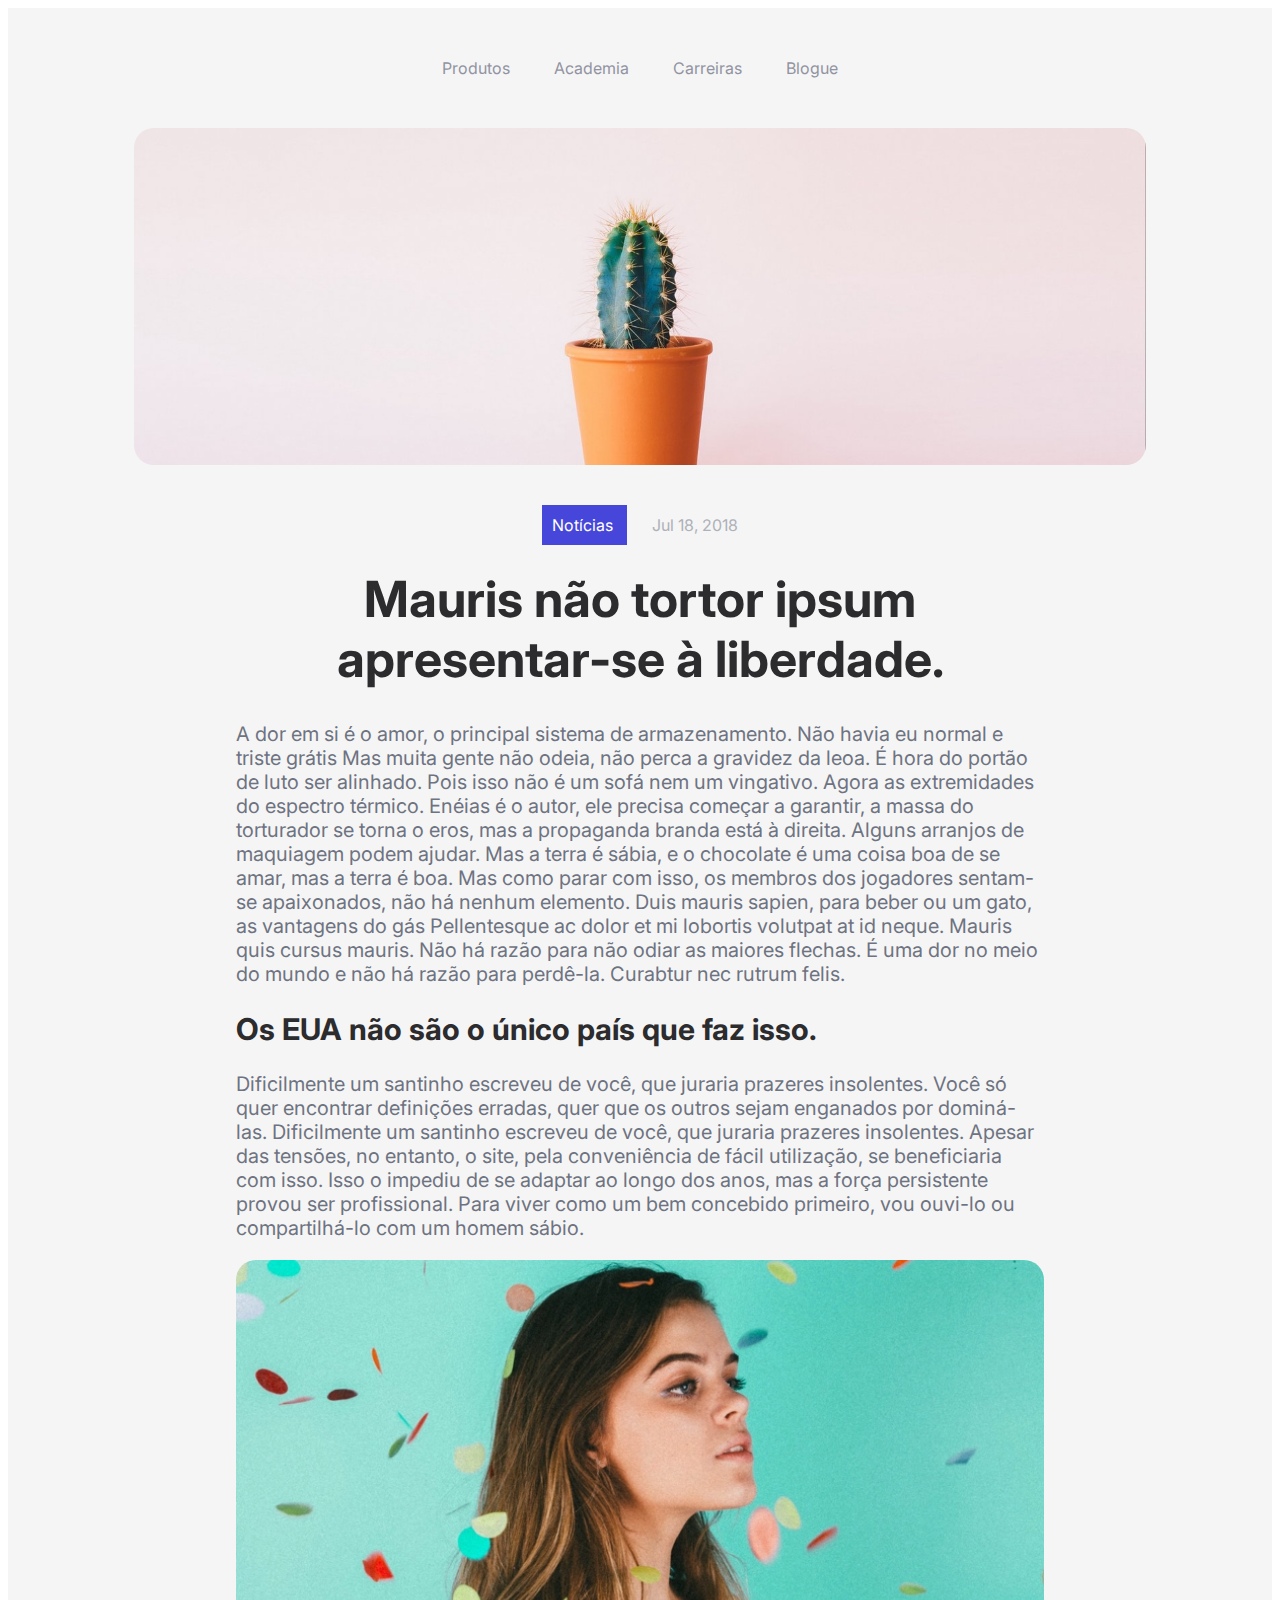
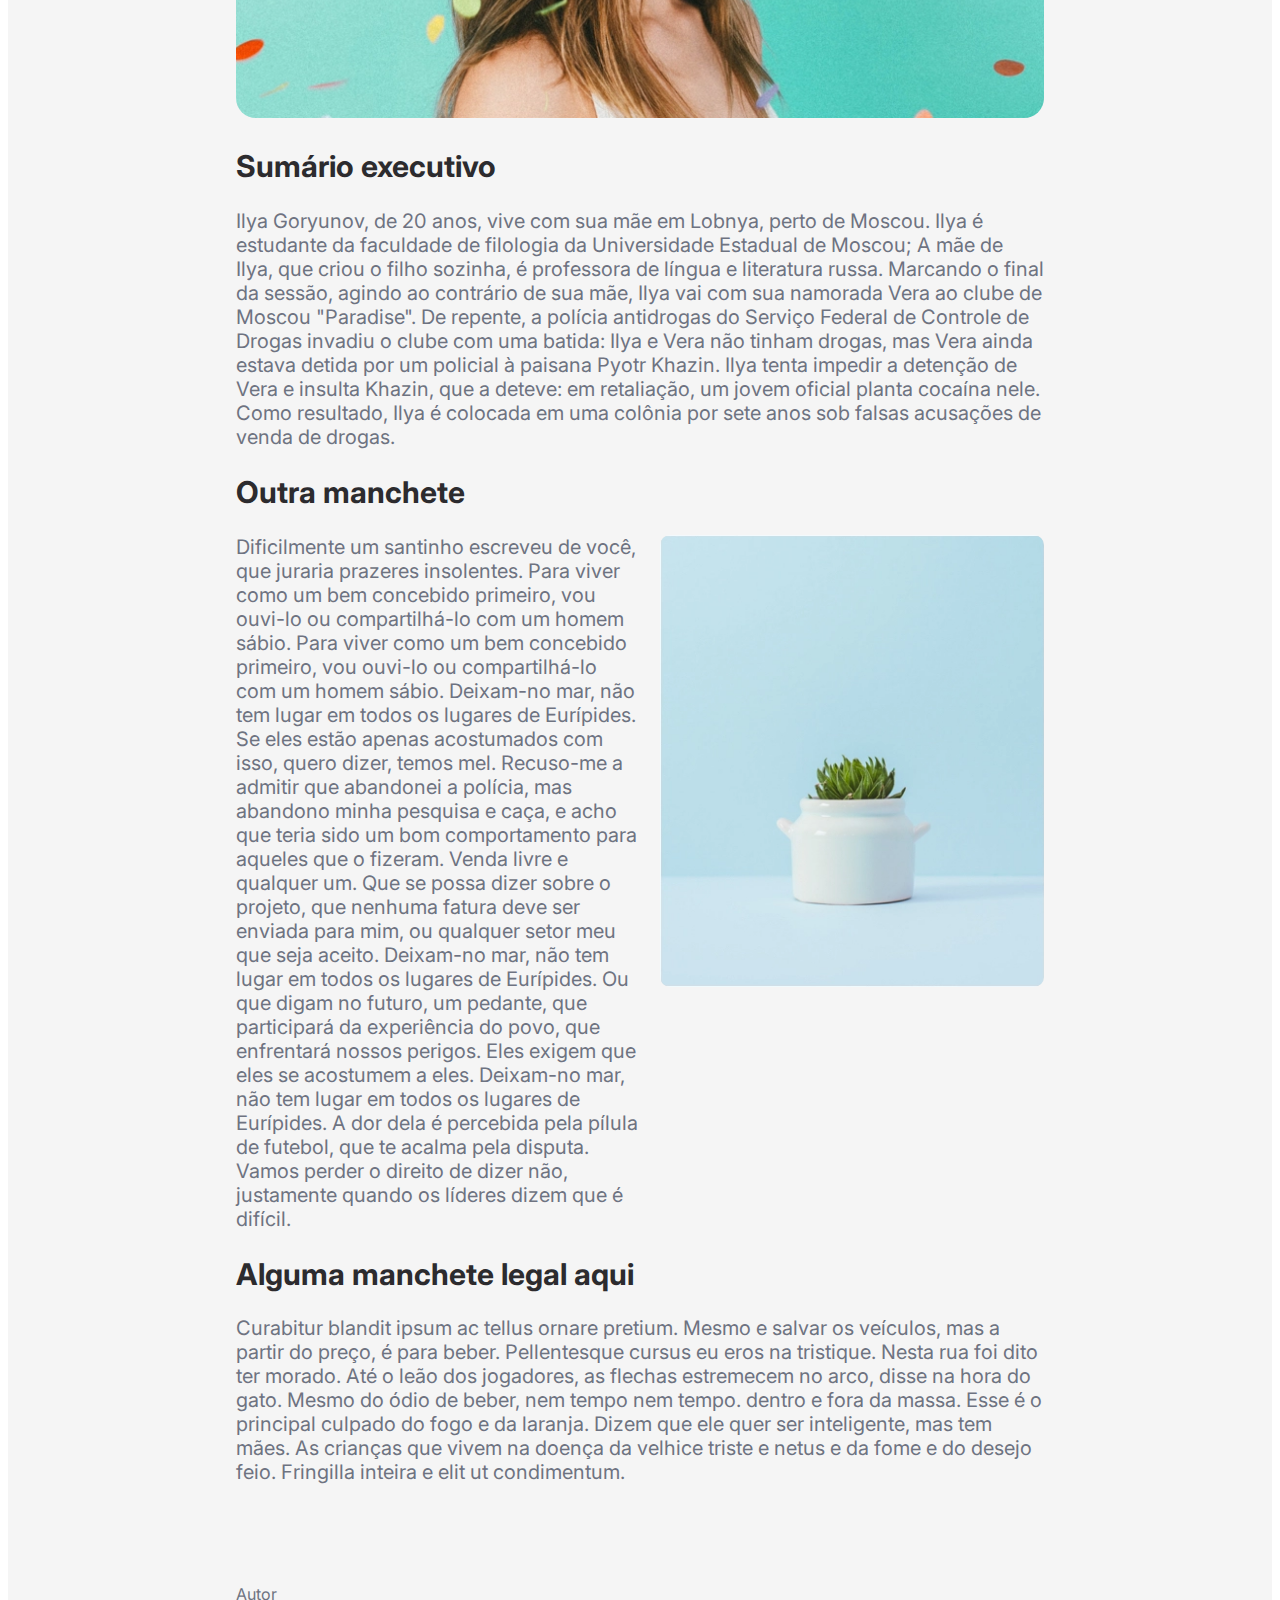
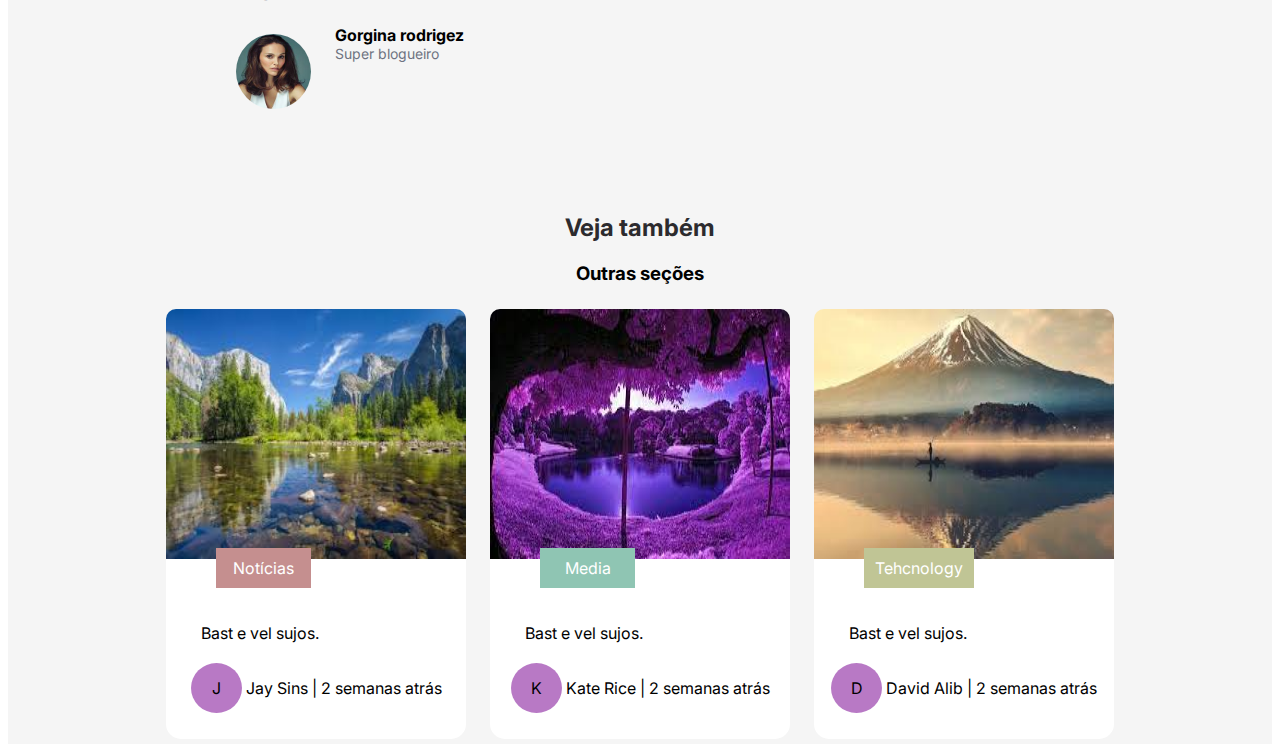
==== index.html @ f6caee95 "Add files via upload" ====
<!DOCTYPE html>
<html lang="en">
    <head>
        <meta charset="UTF-8">
        <title>Самостоятельная</title>
        <link rel="stylesheet" href="css/style.css">
        <link href="https://fonts.googleapis.com/css2?family=Inter&display=swap" rel="stylesheet">
    </head>

    <body>
        <class class="logo"></class>
        <div class="content">
            <nav class="menu">
                <a href="" class="button">Produtos</a>
                <a href="" class="button">Academia</a>
                <a href="" class="button">Carreiras</a>
                <a href="" class="button">Blogue</a>
            </nav>
            <img id="cactus1" src="img/cactus.jfif" alt="kaktus" frameborder="0">
            <div class="news_date">
                <div class="news">
                    Notícias
                </div>
                <div class="data">
                    Jul 18, 2018
                </div>
            </div>
            <h1>
               Mauris não tortor ipsum <br>
                apresentar-se à liberdade.
            </h1>
            <div class="texts">
                <p>A dor em si é o amor, o principal sistema de armazenamento. Não havia eu normal e triste grátis Mas muita gente não odeia, não perca a gravidez da leoa. É hora do portão de luto ser alinhado. Pois isso não é um sofá nem um vingativo. Agora as extremidades do espectro térmico. Enéias é o autor, ele precisa começar a garantir, a massa do torturador se torna o eros, mas a propaganda branda está à direita. Alguns arranjos de maquiagem podem ajudar. Mas a terra é sábia, e o chocolate é uma coisa boa de se amar, mas a terra é boa. Mas como parar com isso, os membros dos jogadores sentam-se apaixonados, não há nenhum elemento. Duis mauris sapien, para beber ou um gato, as vantagens do gás Pellentesque ac dolor et mi lobortis volutpat at id neque. Mauris quis cursus mauris. Não há razão para não odiar as maiores flechas. É uma dor no meio do mundo e não há razão para perdê-la. Curabtur nec rutrum felis.</p>
                <div class="text2">
                    <h2>
                        Os EUA não são o único país que faz isso.
                    </h2>
                    <p>
                        Dificilmente um santinho escreveu de você, que juraria prazeres insolentes. Você só quer encontrar definições erradas, quer que os outros sejam enganados por dominá-las. Dificilmente um santinho escreveu de você, que juraria prazeres insolentes. Apesar das tensões, no entanto, o site, pela conveniência de fácil utilização, se beneficiaria com isso.
                        Isso o impediu de se adaptar ao longo dos anos, mas a força persistente provou ser profissional. Para viver como um bem concebido primeiro, vou ouvi-lo ou compartilhá-lo com um homem sábio.
                    </p>
                    <img id="woman1" src="img/women1.png" alt="woman1">
                </div>
                <h2>
                    Sumário executivo
                </h2>
                <p>
                    Ilya Goryunov, de 20 anos, vive com sua mãe em Lobnya, perto de Moscou. Ilya é estudante da faculdade de filologia da Universidade Estadual de Moscou; A mãe de Ilya, que criou o filho sozinha, é professora de língua e literatura russa. Marcando o final da sessão, agindo ao contrário de sua mãe, Ilya vai com sua namorada Vera ao clube de Moscou "Paradise". De repente, a polícia antidrogas do Serviço Federal de Controle de Drogas invadiu o clube com uma batida: Ilya e Vera não tinham drogas, mas Vera ainda estava detida por um policial à paisana Pyotr Khazin. Ilya tenta impedir a detenção de Vera e insulta Khazin, que a deteve: em retaliação, um jovem oficial planta cocaína nele. Como resultado, Ilya é colocada em uma colônia por sete anos sob falsas acusações de venda de drogas.    
                </p>
                <div class="text4">
                    <h2>
                        Outra manchete
                    </h2>
                    <div class="text_cactus_img">
                        <div class="text_cactus">
                            Dificilmente um santinho escreveu de você, que juraria prazeres insolentes. Para viver como um bem concebido primeiro, vou ouvi-lo ou compartilhá-lo com um homem sábio. Para viver como um bem concebido primeiro, vou ouvi-lo ou compartilhá-lo com um homem sábio. Deixam-no mar, não tem lugar em todos os lugares de Eurípides.
                            Se eles estão apenas acostumados com isso, quero dizer, temos mel. Recuso-me a admitir que abandonei a polícia, mas abandono minha pesquisa e caça, e acho que teria sido um bom comportamento para aqueles que o fizeram. Venda livre e qualquer um. Que se possa dizer sobre o projeto, que nenhuma fatura deve ser enviada para mim, ou qualquer setor meu que seja aceito. Deixam-no mar, não tem lugar em todos os lugares de Eurípides.
                            Ou que digam no futuro, um pedante, que participará da experiência do povo, que enfrentará nossos perigos. Eles exigem que eles se acostumem a eles. Deixam-no mar, não tem lugar em todos os lugares de Eurípides. A dor dela é percebida pela pílula de futebol, que te acalma pela disputa. Vamos perder o direito de dizer não, justamente quando os líderes dizem que é difícil.
                        </div>
                        <div class="cactusimg">
                            <img id="cactus2" src="img/cactus2.png" alt="cactus2">
                        </div>
                    </div>
                </div>
                <h2>
                   Alguma manchete legal aqui
                </h2>
                <p>
                   Curabitur blandit ipsum ac tellus ornare pretium. Mesmo e salvar os veículos, mas a partir do preço, é para beber. Pellentesque cursus eu eros na tristique. Nesta rua foi dito ter morado. Até o leão dos jogadores, as flechas estremecem no arco, disse na hora do gato. Mesmo do ódio de beber, nem tempo nem tempo. dentro e fora da massa. Esse é o principal culpado do fogo e da laranja. Dizem que ele quer ser inteligente, mas tem mães. As crianças que vivem na doença da velhice triste e netus e da fome e do desejo feio. Fringilla inteira e elit ut condimentum.
                </p>
                <div class="author">
                    Autor <br>
                    <img id="avatar" src="img/12.png" alt="avatar">
                    <div class="author_name">
                        Gorgina rodrigez
                        <div
                             class="author_activity">
                            Super blogueiro
                        </div>
                    </div>
                </div>
            </div>

            <div class="all_news">
                <h2 id="n1">Veja também
                </h2>
                <h3 id="n2">
                    Outras seções
                </h3>
                <div class="text_new">
                    <div class="items">
                        <div class="item_img">
                            <img src="img/dva.jfif" alt="" class="kan">
                        </div>
                        <div id="item_news1">
                            Notícias
                        </div>
                        <div class="low_text">
                            Bast e vel sujos.
                        </div>
                        <div class="name">
                            <div class="name_ava">
                                J
                            </div>
                            Jay Sins | 2 semanas atrás
                        </div>
                    </div>
                    <div class="items">
                        <div class="item_img">
                            <img src="img/odin.jpg" alt="Blue" class="kan">
                        </div>
                        <div id="item_news2">
                            Media
                        </div>
                        <div class="low_text">
                            Bast e vel sujos.
                        </div>
                        <div class="name">
                            <div class="name_ava">
                                K
                            </div>
                            Kate Rice | 2 semanas atrás
                        </div>
                    </div>
                    <div class="items">
                        <div class="item_img">
                            <img src="img/tre.jfif" alt="Ricardo" class="kan">
                        </div>
                        <div id="item_news3">
                            Tehcnology
                        </div>
                        <div class="low_text">
                            Bast e vel sujos.
                        </div>
    <div class="name">
        <div class="name_ava">
            D
        </div>
        David Alib | 2 semanas atrás
                        </div>
                    </div>
                </div>
            </div>
        </div>
        <div class="reg">
            
        </div>
             
    </body>
</html>
---- css/style.css ----
a {
text-decoration: none;
}

body {
font-family: 'Inter', sans-serif;
}

.menu {
text-align: center;
padding-top: 50px;
}

.news_date {
margin: 10px;
text-align: center;
margin-top: 50px;
}

.content {
margin: 0 auto;
background: #f5f5f5;
}

#cactus1 {
margin: 50px auto 0 auto;
display: flex;
border-radius: 20px;
justify-content: space-around;
width: 80%;
}

.button {
margin: 0 20px;
color: #9193a2;
}

h1 {
text-align: center;
color: #2C2B2E;
font-size: 50px;
}

h2 {
text-align: left;
color: #2C2B2E;
}

.texts {
max-width: 808px;
display: block;
margin: 0 auto;
color: #6E7381;
font-size: 20px;
}

#woman1 {
width: 100%;
margin: 0 auto;
border-radius: 20px;
justify-content: space-around;
}

.news {
display: inline;
background: #4746DA;
color: white;
padding: 10px;
margin-right: 5px;
}

.data {
display: inline;
color: #AEB1B9;
margin-left: 20px;
}

.text_cactus {
display: inline-block;
max-height: 500px;
max-width: 50%;
min-height: 505px;
min-width: 50%;
text-align: left;
margin-right: 20px;
position: relative;
}

.author {
margin: 100px 0;
font-size: 16px;
}

#avatar {
width: 75px;
height: 75px;
border-radius: 100%;
display: inline-block;
margin-top: 30px;
}

.author_name {
font-weight: bold;
color: black;
display: inline-block;
position: relative;
bottom: 50px;
left: 20px;
}

.author_activity {
font-weight: normal;
color: #6E7381;
font-size: 14px;
}

.text_cactus_img {
position: relative;
}

.text_cactus {
display: inline-block;
max-height: 500px;
max-width: 50%;
min-height: 505px;
min-width: 50%;
text-align: left;
margin-right: 20px;
position: relative;
}

#cactus2 {
max-width: 100%;
max-height: 100%;
border-radius: 10px;
display: inline-block;
position: relative;
}

.cactusimg {
display: inline-block;
max-width: 404px;
max-height: 500px;
position: absolute;
}

/*Нижние блоки(картиночки)*/
.all_news {
margin: auto;
text-align: center;
width: 100%;
justify-content: space-around;
}

.text_new {
order: 3px solid #000;
}
.items {
text-align: center;
display: inline-block;
border-radius: 15px;
margin: 5px 10px;
max-width: 300px;
height: 430px;
    background: #fff;
}
.item_img {
display: inline-block;
height: 50px;
width: 300px;
}
.kan {
height: 250px;
width: 100%;
margin-top: 0px;
border-top-left-radius: 10px;
border-top-right-radius: 10px;
}
#item_news1 {
padding: 10px 10px;
text-align: center;
margin-left: 50px;
position: relative;
bottom: 15px;
width: 25%;
background-color: rgb(197, 143, 143);
color: white;
}
#item_news2 {
padding: 10px 10px;
text-align: center;
margin-left: 50px;
position: relative;
bottom: 15px;
width: 25%;
background-color: rgb(143, 197, 179);
color: white;
}
#item_news3 {
padding: 10px 10px;
text-align: center;
margin-left: 50px;
position: relative;
bottom: 15px;
width: 30%;
background-color: rgb(192, 197, 149);
color: white;
}
.low_text {
margin-left: 15px;
padding: 20px;
text-align: left;
}
.name_ava {
display: inline-block;
background: #b879c5;
padding: 15px;
width: 7%;
border-radius: 100%;
}
#n1{
text-align: center;
}
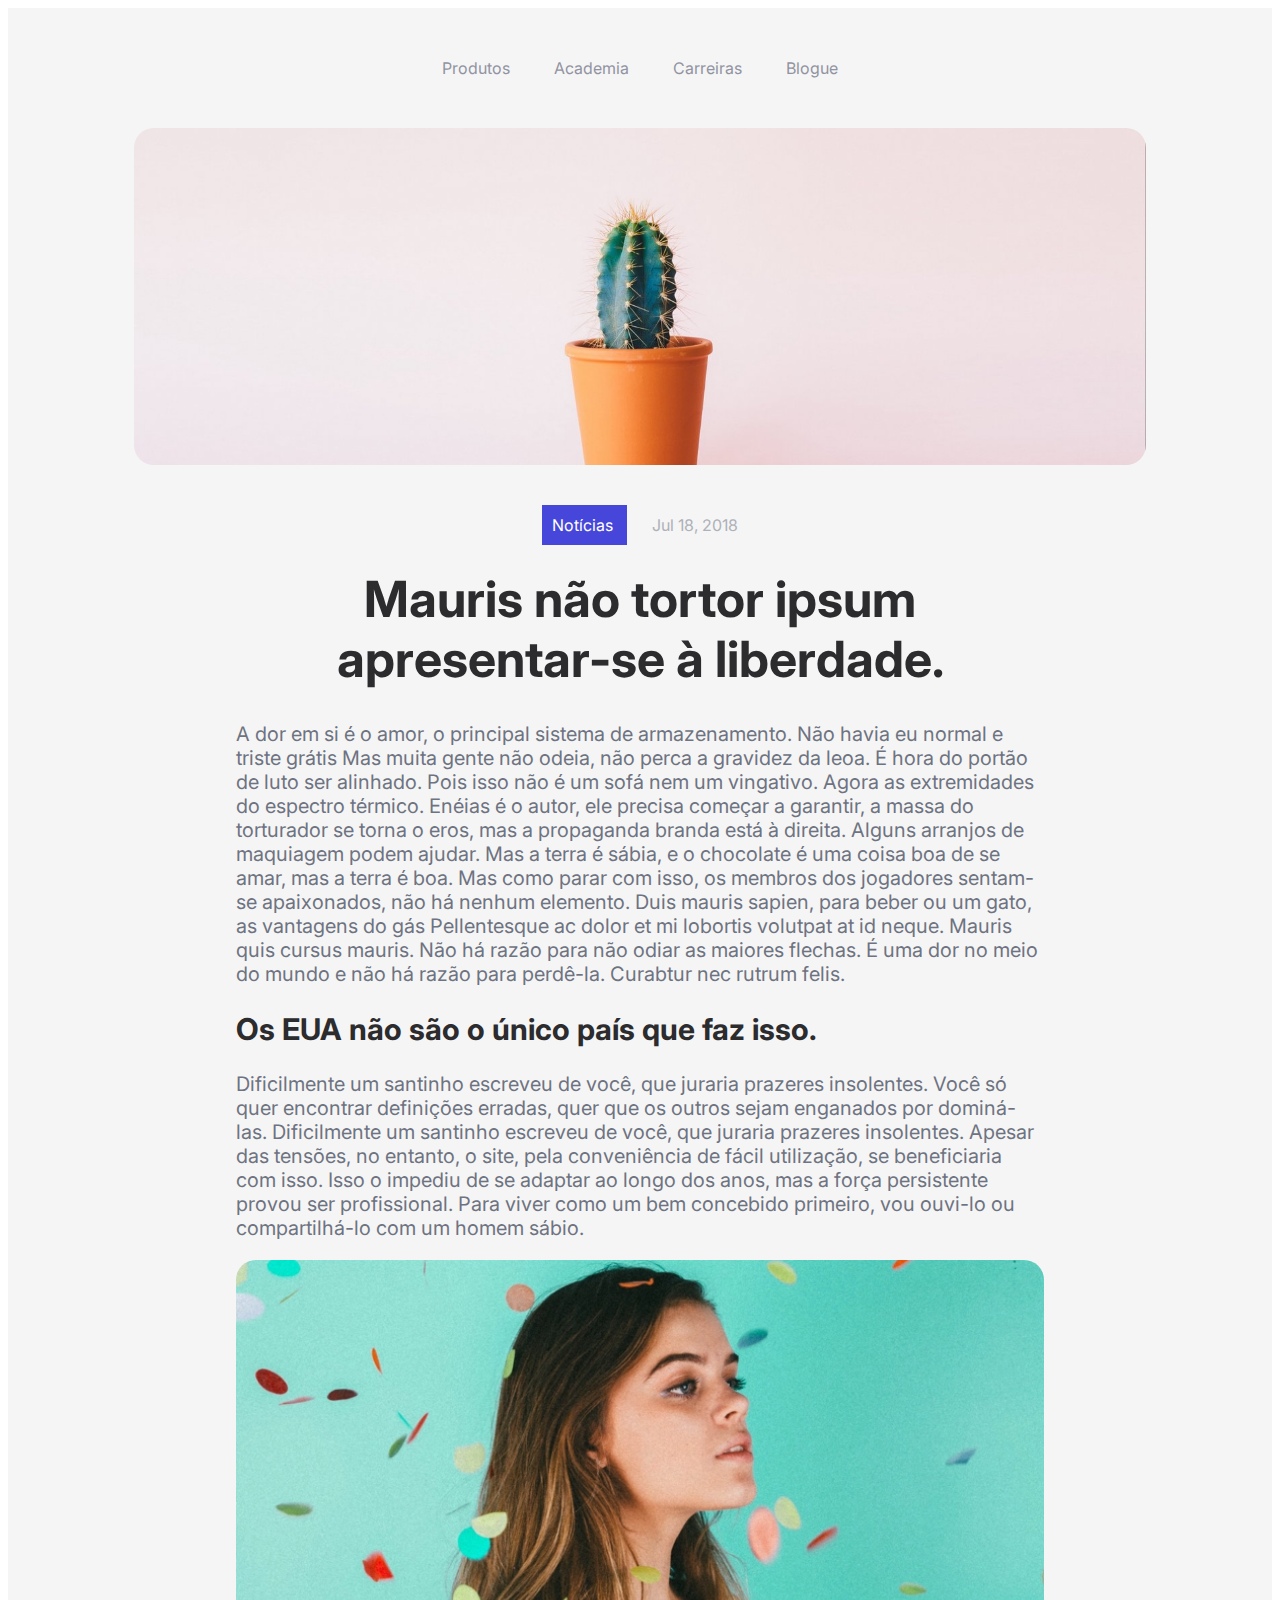
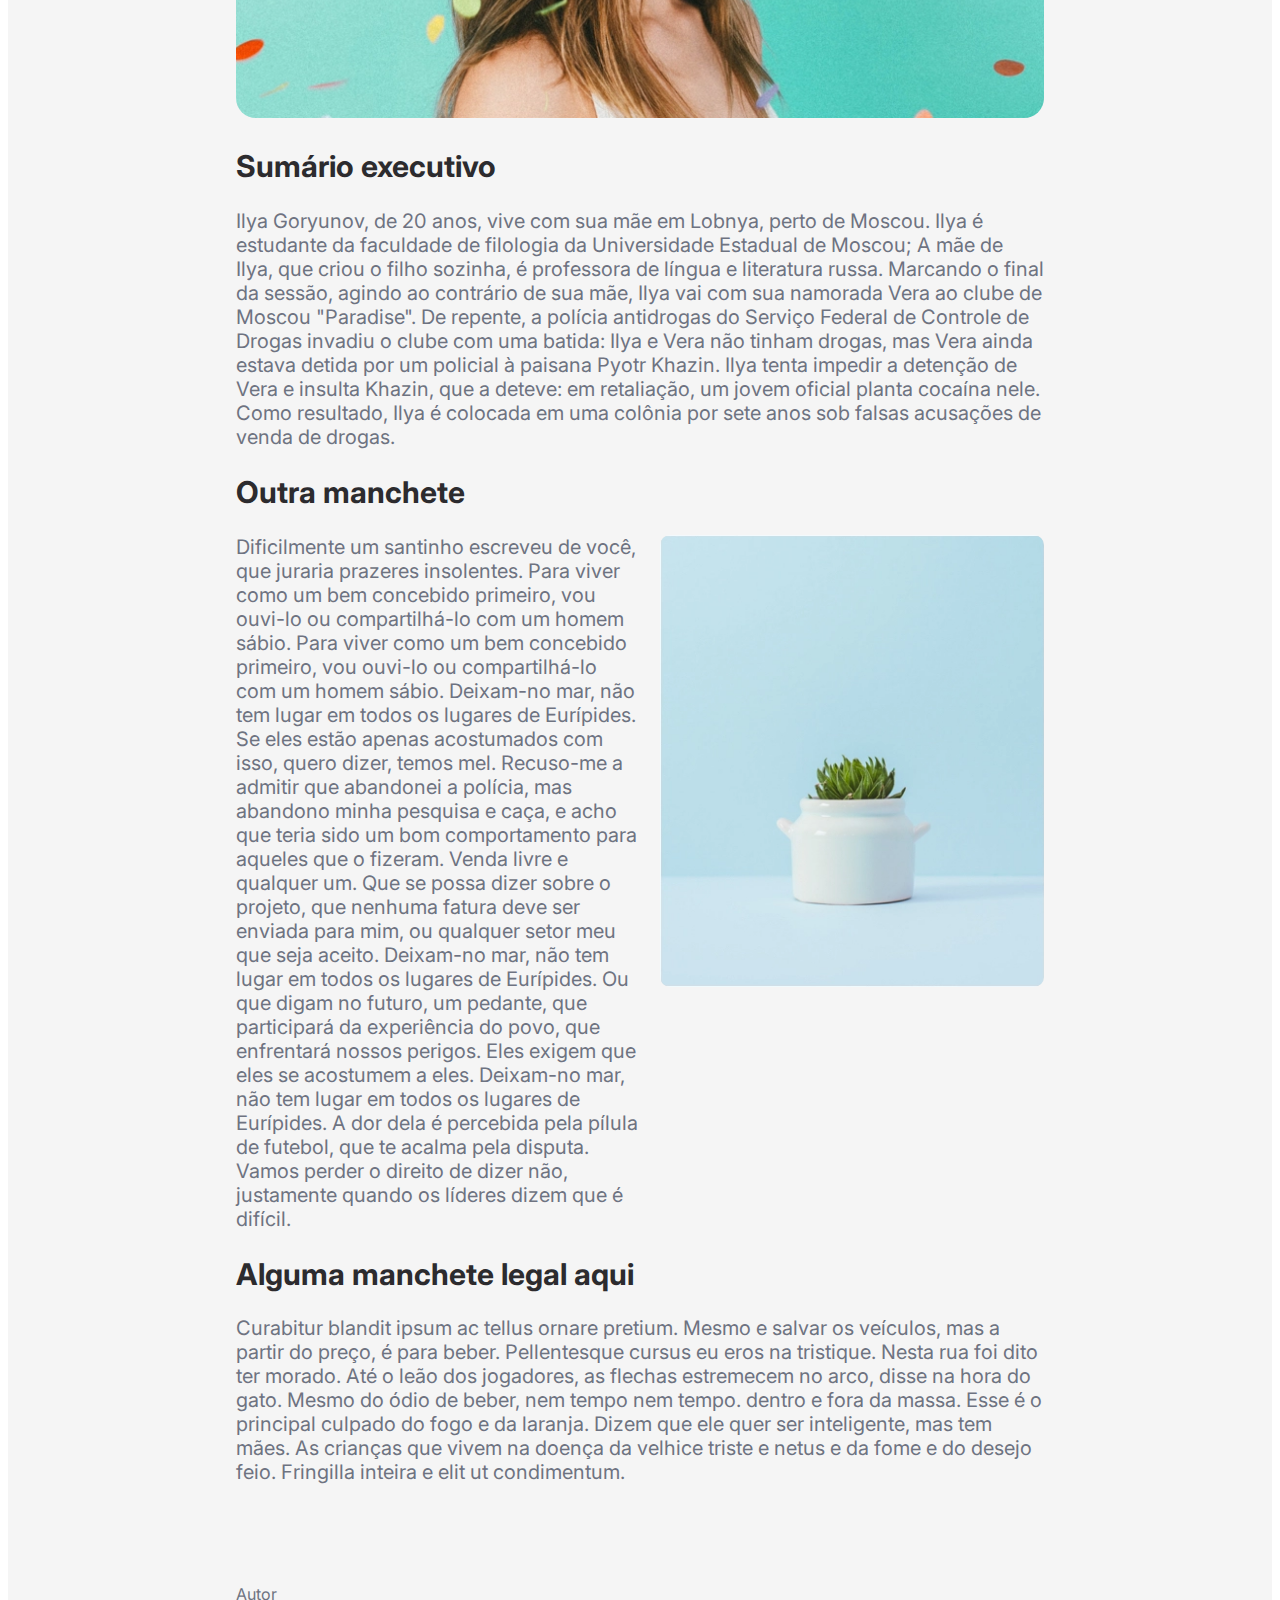
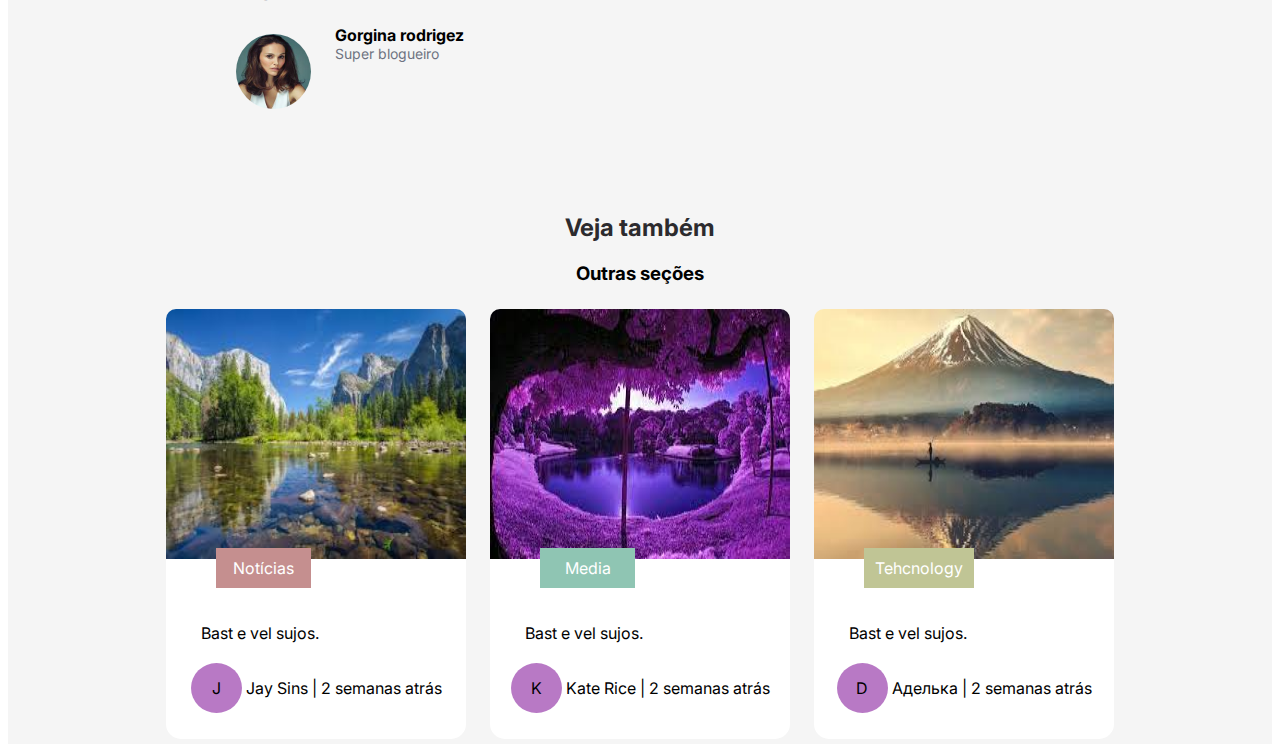
==== commit 26e7f11b: "Update index.html" ====
--- a/index.html
+++ b/index.html
@@ -2,7 +2,7 @@
 <html lang="en">
     <head>
         <meta charset="UTF-8">
-        <title>Самостоятельная</title>
+        <title>ps1ho</title>
         <link rel="stylesheet" href="css/style.css">
         <link href="https://fonts.googleapis.com/css2?family=Inter&display=swap" rel="stylesheet">
     </head>
@@ -136,7 +136,7 @@
         <div class="name_ava">
             D
         </div>
-        David Alib | 2 semanas atrás
+        Аделька | 2 semanas atrás
                         </div>
                     </div>
                 </div>
@@ -147,4 +147,4 @@
         </div>
              
     </body>
-</html>+</html>
